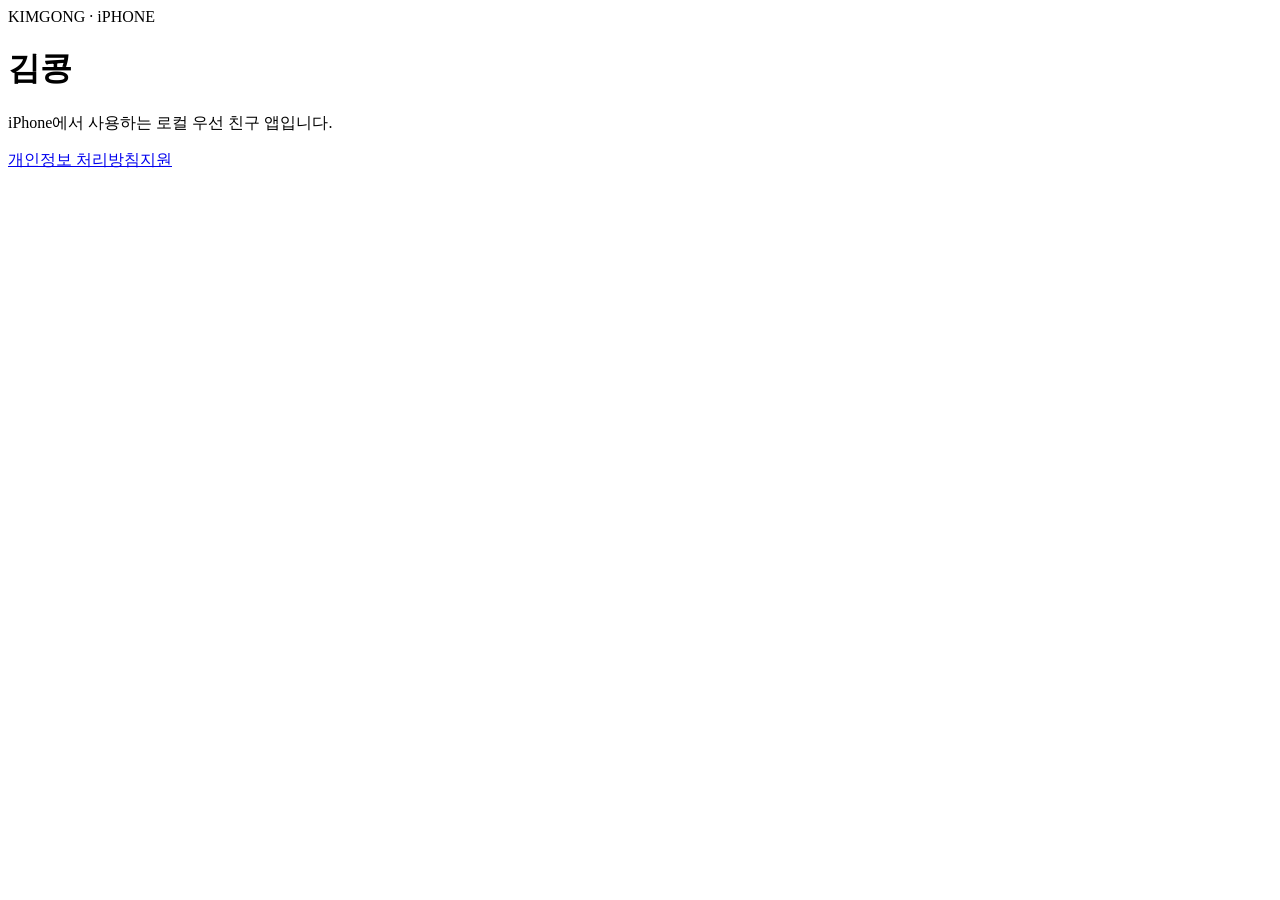
==== index.html @ 8fb9ff8e "Add minimal KimGong App Store landing page" ====
<!doctype html>
<html lang="ko">
<head>
  <meta charset="utf-8">
  <meta name="viewport" content="width=device-width, initial-scale=1">
  <meta name="description" content="김콩 iPhone 앱 공식 안내">
  <title>김콩</title>
  <link rel="stylesheet" href="styles.css">
</head>
<body>
  <main>
    <header>
      <div class="eyebrow">KIMGONG · iPHONE</div>
      <h1>김콩</h1>
      <p class="lead">iPhone에서 사용하는 로컬 우선 친구 앱입니다.</p>
      <nav><a href="privacy/">개인정보 처리방침</a><a href="support/">지원</a></nav>
    </header>
  </main>
</body>
</html>
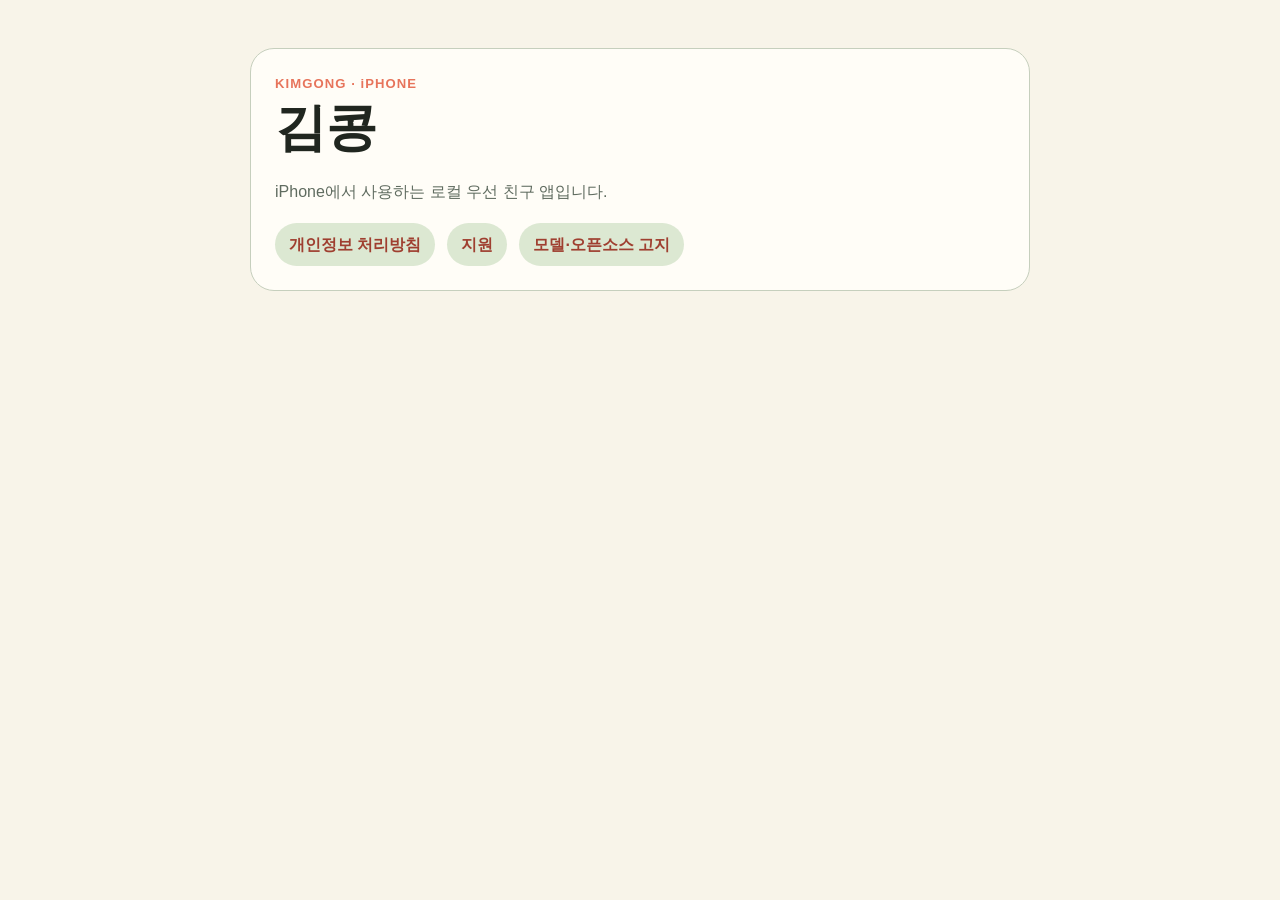
==== commit 9d812113: "Add KimGong model and open-source notices" ====
--- a/index.html
+++ b/index.html
@@ -13,7 +13,7 @@
       <div class="eyebrow">KIMGONG · iPHONE</div>
       <h1>김콩</h1>
       <p class="lead">iPhone에서 사용하는 로컬 우선 친구 앱입니다.</p>
-      <nav><a href="privacy/">개인정보 처리방침</a><a href="support/">지원</a></nav>
+      <nav><a href="privacy/">개인정보 처리방침</a><a href="support/">지원</a><a href="notices/">모델·오픈소스 고지</a></nav>
     </header>
   </main>
 </body>
--- a/styles.css
+++ b/styles.css
@@ -0,0 +1,28 @@
+:root {
+  color-scheme: light;
+  --canvas: #f8f4e9;
+  --card: #fffdf7;
+  --ink: #20261f;
+  --muted: #606c60;
+  --line: #c6cfbd;
+  --sage: #dce8d2;
+  --coral: #e7745b;
+}
+* { box-sizing: border-box; }
+body { background: var(--canvas); color: var(--ink); font-family: -apple-system, BlinkMacSystemFont, "Apple SD Gothic Neo", sans-serif; line-height: 1.7; margin: 0; }
+main { margin: 0 auto; max-width: 820px; padding: 48px 20px 80px; }
+header, section { background: var(--card); border: 1px solid var(--line); border-radius: 24px; margin-bottom: 18px; padding: 24px; }
+h1, h2 { line-height: 1.3; }
+h1 { font-size: clamp(2rem, 7vw, 3.2rem); margin: 0 0 8px; }
+h2 { font-size: 1.25rem; margin: 0 0 10px; }
+p, ul { margin-bottom: 0; }
+ul { padding-left: 1.25rem; }
+code { overflow-wrap: anywhere; }
+a { color: #9f3f30; font-weight: 700; }
+.eyebrow { color: var(--coral); font-size: .82rem; font-weight: 900; letter-spacing: .08em; }
+.lead, .meta { color: var(--muted); }
+.meta { font-size: .88rem; }
+.notice { background: #f8ded5; }
+nav { display: flex; flex-wrap: wrap; gap: 12px; margin-top: 18px; }
+nav a { background: var(--sage); border-radius: 999px; padding: 8px 14px; text-decoration: none; }
+@media (max-width: 520px) { main { padding-top: 20px; } header, section { border-radius: 18px; padding: 18px; } }
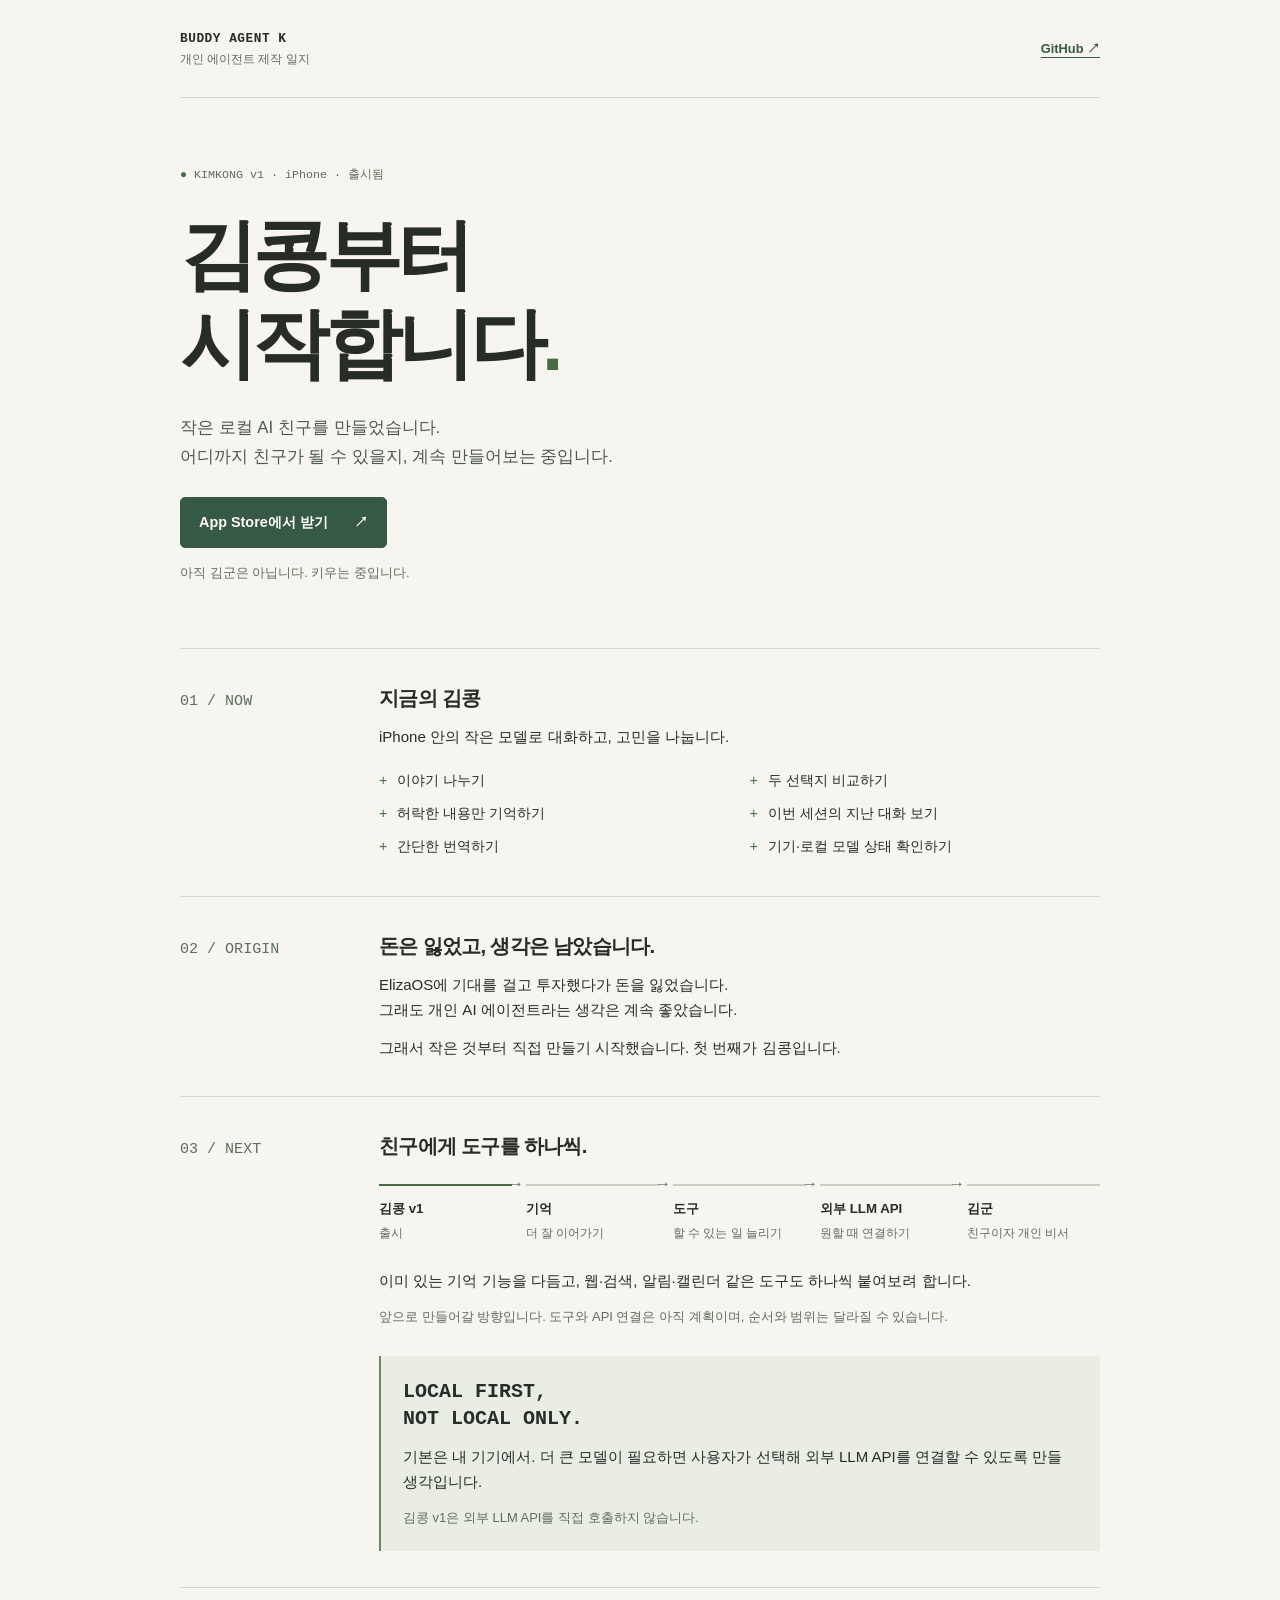
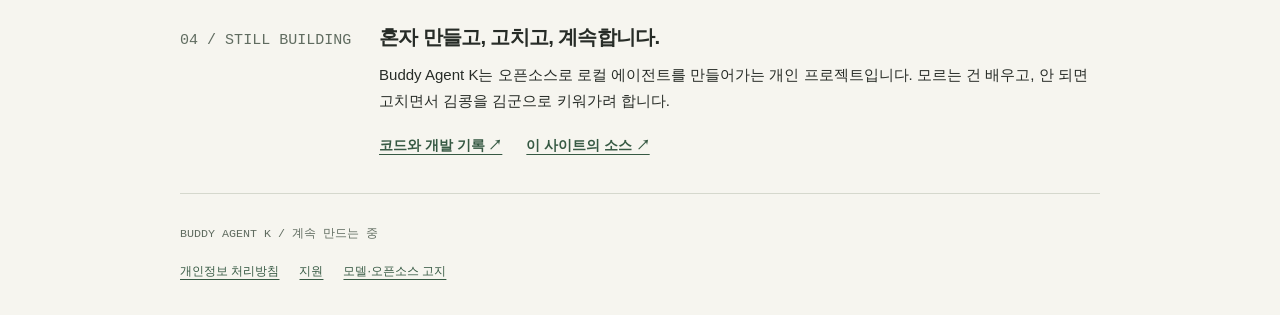
==== commit 3264e533: "Build a modest Korean KimKong and Buddy Agent K landing page" ====
--- a/index.html
+++ b/index.html
@@ -3,18 +3,83 @@
 <head>
   <meta charset="utf-8">
   <meta name="viewport" content="width=device-width, initial-scale=1">
-  <meta name="description" content="김콩 iPhone 앱 공식 안내">
-  <title>김콩</title>
+  <meta name="description" content="작은 로컬 AI 친구 김콩. App Store에 나온 v1부터 친구이자 개인 비서인 김군까지, 혼자 만들어 가는 오픈소스 에이전트 프로젝트입니다.">
+  <title>김콩 · Buddy Agent K</title>
   <link rel="stylesheet" href="styles.css">
 </head>
-<body>
-  <main>
-    <header>
-      <div class="eyebrow">KIMGONG · iPHONE</div>
-      <h1>김콩</h1>
-      <p class="lead">iPhone에서 사용하는 로컬 우선 친구 앱입니다.</p>
-      <nav><a href="privacy/">개인정보 처리방침</a><a href="support/">지원</a><a href="notices/">모델·오픈소스 고지</a></nav>
+<body class="home">
+  <a class="skip-link" href="#main">본문으로 건너뛰기</a>
+  <div class="site-bar">
+    <a class="wordmark" href="./">BUDDY AGENT K<span>개인 에이전트 제작 일지</span></a>
+    <a href="https://github.com/buddy-agent-k/buddy">GitHub ↗</a>
+  </div>
+  <main id="main">
+    <header class="hero">
+      <p class="build-label"><span aria-hidden="true">●</span> KIMKONG v1 · iPhone · 출시됨</p>
+      <h1>김콩부터<br>시작합니다<span class="period">.</span></h1>
+      <p class="intro">작은 로컬 AI 친구를 만들었습니다.<br>어디까지 친구가 될 수 있을지, 계속 만들어보는 중입니다.</p>
+      <a class="download" href="https://apps.apple.com/kr/app/%EA%B9%80%EC%BD%A9/id6804726430">App Store에서 받기 <span aria-hidden="true">↗</span></a>
+      <p class="aside">아직 김군은 아닙니다. 키우는 중입니다.</p>
     </header>
+    <section class="chapter" aria-labelledby="now-title">
+      <p class="chapter-label">01 / NOW</p>
+      <div>
+        <h2 id="now-title">지금의 김콩</h2>
+        <p>iPhone 안의 작은 모델로 대화하고, 고민을 나눕니다.</p>
+        <ul class="capabilities">
+          <li>이야기 나누기</li><li>두 선택지 비교하기</li>
+          <li>허락한 내용만 기억하기</li><li>이번 세션의 지난 대화 보기</li>
+          <li>간단한 번역하기</li><li>기기·로컬 모델 상태 확인하기</li>
+        </ul>
+      </div>
+    </section>
+    <section class="chapter" aria-labelledby="origin-title">
+      <p class="chapter-label">02 / ORIGIN</p>
+      <div>
+        <h2 id="origin-title">돈은 잃었고, 생각은 남았습니다.</h2>
+        <p>ElizaOS에 기대를 걸고 투자했다가 돈을 잃었습니다.<br>그래도 개인 AI 에이전트라는 생각은 계속 좋았습니다.</p>
+        <p>그래서 작은 것부터 직접 만들기 시작했습니다. 첫 번째가 김콩입니다.</p>
+      </div>
+    </section>
+    <section class="chapter" aria-labelledby="next-title">
+      <p class="chapter-label">03 / NEXT</p>
+      <div>
+        <h2 id="next-title">친구에게 도구를 하나씩.</h2>
+        <ol class="roadmap" aria-label="김콩에서 김군으로 성장하는 방향">
+          <li><strong>김콩 v1</strong><span>출시</span></li>
+          <li><strong>기억</strong><span>더 잘 이어가기</span></li>
+          <li><strong>도구</strong><span>할 수 있는 일 늘리기</span></li>
+          <li><strong>외부 LLM API</strong><span>원할 때 연결하기</span></li>
+          <li><strong>김군</strong><span>친구이자 개인 비서</span></li>
+        </ol>
+        <p>이미 있는 기억 기능을 다듬고, 웹·검색, 알림·캘린더 같은 도구도 하나씩 붙여보려 합니다.</p>
+        <p class="aside">앞으로 만들어갈 방향입니다. 도구와 API 연결은 아직 계획이며, 순서와 범위는 달라질 수 있습니다.</p>
+        <div class="local-note">
+          <h3>LOCAL FIRST,<br>NOT LOCAL ONLY.</h3>
+          <p>기본은 내 기기에서. 더 큰 모델이 필요하면 사용자가 선택해 외부 LLM API를 연결할 수 있도록 만들 생각입니다.</p>
+          <p class="aside">김콩 v1은 외부 LLM API를 직접 호출하지 않습니다.</p>
+        </div>
+      </div>
+    </section>
+    <section class="chapter adventure" aria-labelledby="adventure-title">
+      <p class="chapter-label">04 / STILL BUILDING</p>
+      <div>
+        <h2 id="adventure-title">혼자 만들고, 고치고, 계속합니다.</h2>
+        <p>Buddy Agent K는 오픈소스로 로컬 에이전트를 만들어가는 개인 프로젝트입니다. 모르는 건 배우고, 안 되면 고치면서 김콩을 김군으로 키워가려 합니다.</p>
+        <div class="project-links">
+          <a href="https://github.com/buddy-agent-k/buddy">코드와 개발 기록 ↗</a>
+          <a href="https://github.com/buddy-agent-k/buddy-agent-k.github.io">이 사이트의 소스 ↗</a>
+        </div>
+      </div>
+    </section>
   </main>
+  <footer class="site-footer">
+    <span class="footer-mark">BUDDY AGENT K <span aria-hidden="true">/</span> 계속 만드는 중</span>
+    <nav aria-label="정책 및 지원">
+      <a href="privacy/">개인정보 처리방침</a>
+      <a href="support/">지원</a>
+      <a href="notices/">모델·오픈소스 고지</a>
+    </nav>
+  </footer>
 </body>
 </html>
--- a/styles.css
+++ b/styles.css
@@ -26,3 +26,58 @@
 nav { display: flex; flex-wrap: wrap; gap: 12px; margin-top: 18px; }
 nav a { background: var(--sage); border-radius: 999px; padding: 8px 14px; text-decoration: none; }
 @media (max-width: 520px) { main { padding-top: 20px; } header, section { border-radius: 18px; padding: 18px; } }
+
+/* Homepage only: keep the existing policy and support page styles intact. */
+.home { background: #f6f5ef; color: #272c27; word-break: keep-all; overflow-wrap: anywhere; }
+.home a { color: #365943; text-underline-offset: 4px; }
+.home a:focus-visible { outline: 2px solid #365943; outline-offset: 5px; }
+.home .site-bar, .home main, .home .site-footer { width: min(100% - 48px, 920px); margin-inline: auto; }
+.home .site-bar { display: flex; align-items: center; justify-content: space-between; gap: 24px; padding: 28px 0; border-bottom: 1px solid #d5d8cd; font-size: .8rem; }
+.home .wordmark { color: inherit; font-family: ui-monospace, SFMono-Regular, Consolas, monospace; letter-spacing: .04em; text-decoration: none; }
+.home .wordmark span { display: block; font-family: -apple-system, BlinkMacSystemFont, "Apple SD Gothic Neo", sans-serif; font-size: .72rem; font-weight: 400; color: #606c60; letter-spacing: 0; }
+.home main { max-width: 920px; padding: 0; }
+.home header, .home section { background: none; border: 0; border-radius: 0; margin: 0; padding: 0; }
+.home .hero { padding: 68px 0 64px; }
+.home .build-label, .home .chapter-label, .home .footer-mark { font-family: ui-monospace, SFMono-Regular, Consolas, monospace; font-size: .73rem; color: #606c60; }
+.home .build-label { margin: 0 0 24px; }
+.home .build-label span, .home .period { color: #476b48; }
+.home h1 { font-size: clamp(2.7rem, 7vw, 4.8rem); font-weight: 750; letter-spacing: -.06em; line-height: 1.16; margin: 0; }
+.home .intro { margin: 26px 0; font-size: 1.05rem; color: #4d584e; }
+.home .download { display: inline-flex; align-items: center; gap: 26px; padding: 12px 18px; border: 1px solid #365943; background: #365943; color: #fffdf7; border-radius: 5px; text-decoration: none; font-size: .9rem; }
+.home .download:hover { background: #294632; }
+.home .aside { font-size: .81rem; color: #606c60; margin-top: 14px; }
+.home .chapter { display: grid; grid-template-columns: 175px minmax(0, 1fr); gap: 24px; padding: 36px 0; border-top: 1px solid #d5d8cd; }
+.home .chapter-label { margin: 4px 0 0; }
+.home h2 { font-size: 1.28rem; letter-spacing: -.035em; margin: 0; }
+.home .chapter p:not(.chapter-label) { margin-top: 12px; }
+.home .chapter p { font-size: .94rem; }
+.home .chapter p.aside { font-size: .81rem; }
+.home .capabilities { display: grid; grid-template-columns: repeat(2, minmax(0, 1fr)); gap: 8px 20px; list-style: none; padding: 0; margin: 20px 0 0; font-size: .88rem; }
+.home .capabilities li::before { content: "+"; color: #476b48; font-family: monospace; margin-right: 10px; }
+.home .roadmap { list-style: none; padding: 0; margin: 24px 0; display: grid; grid-template-columns: repeat(5, minmax(0, 1fr)); gap: 14px; }
+.home .roadmap li { position: relative; padding-top: 12px; border-top: 2px solid #c7cdbf; }
+.home .roadmap li:first-child { border-color: #476b48; }
+.home .roadmap li:not(:last-child)::after { content: "→"; position: absolute; right: -12px; top: -16px; color: #606c60; }
+.home .roadmap strong { display: block; font-size: .83rem; }
+.home .roadmap span { display: block; margin-top: 4px; font-size: .72rem; color: #606c60; }
+.home .local-note { margin-top: 28px; padding: 22px; background: #e9ede3; border-left: 2px solid #6f866b; }
+.home h3 { font-family: ui-monospace, SFMono-Regular, Consolas, monospace; font-size: 1.25rem; line-height: 1.35; margin: 0; }
+.home .project-links { display: flex; flex-wrap: wrap; gap: 12px 24px; margin-top: 20px; font-size: .85rem; }
+.home .site-footer { padding: 24px 0 32px; border-top: 1px solid #d5d8cd; }
+.home .site-footer nav { margin-top: 12px; gap: 8px 20px; }
+.home .site-footer nav a { padding: 4px 0; background: none; border-radius: 0; font-size: .78rem; font-weight: 500; text-decoration: underline; }
+.home .skip-link { position: absolute; top: 8px; left: 12px; padding: 8px 12px; background: #fffdf7; transform: translateY(-160%); }
+.home .skip-link:focus { transform: translateY(0); }
+@media (max-width: 640px) {
+  .home .site-bar, .home main, .home .site-footer { width: calc(100% - 40px); }
+  .home .hero { padding: 48px 0; }
+  .home .chapter { grid-template-columns: minmax(0, 1fr); gap: 16px; padding: 28px 0; }
+  .home .intro { font-size: .95rem; }
+  .home .roadmap { grid-template-columns: minmax(0, 1fr); gap: 0; }
+  .home .roadmap li { border-top: 0; border-left: 2px solid #c7cdbf; padding: 8px 0 12px 18px; }
+  .home .roadmap li:not(:last-child)::after { content: "↓"; left: -7px; right: auto; top: auto; bottom: -7px; background: #f6f5ef; line-height: 14px; }
+  .home .roadmap span { margin-top: 0; }
+}
+@media (max-width: 380px) {
+  .home .capabilities { grid-template-columns: minmax(0, 1fr); }
+}
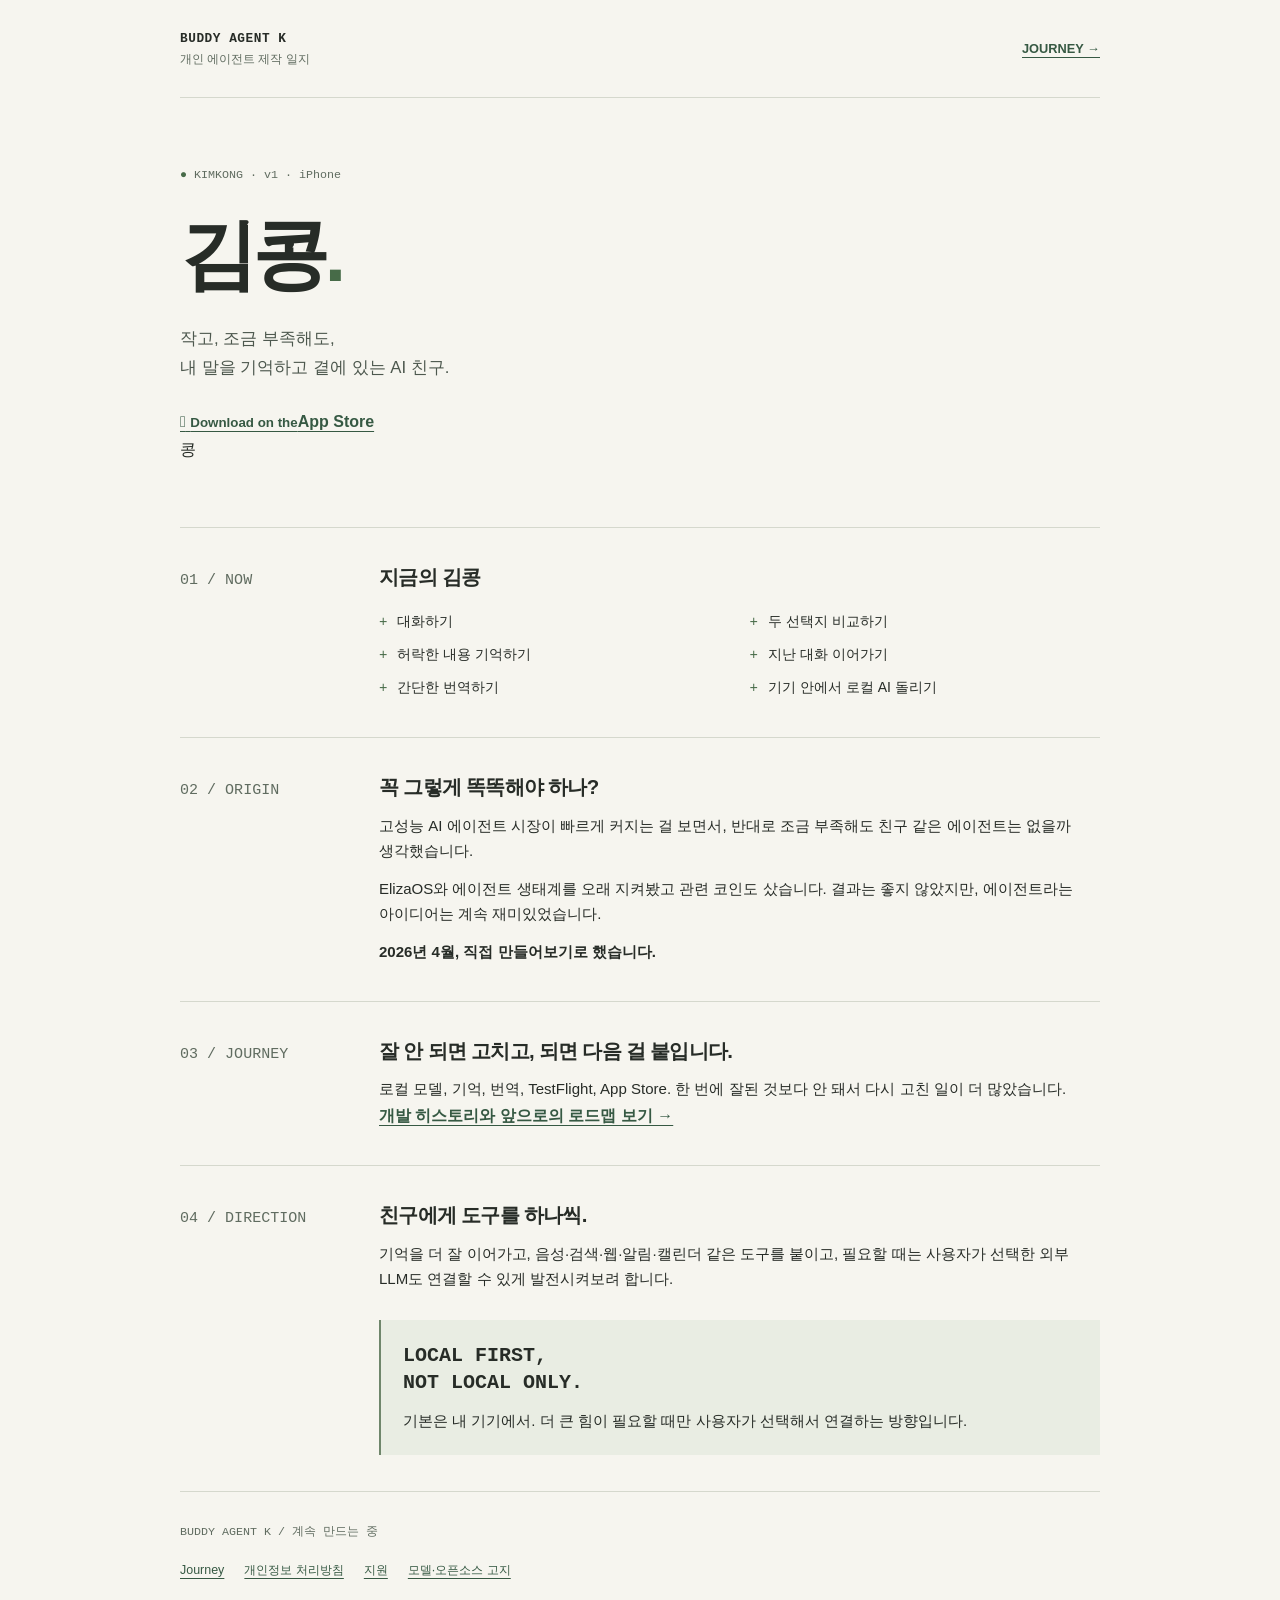
==== commit 58cc50bf: "Refine KimKong story and public landing copy" ====
--- a/index.html
+++ b/index.html
@@ -3,7 +3,7 @@
 <head>
   <meta charset="utf-8">
   <meta name="viewport" content="width=device-width, initial-scale=1">
-  <meta name="description" content="작은 로컬 AI 친구 김콩. App Store에 나온 v1부터 친구이자 개인 비서인 김군까지, 혼자 만들어 가는 오픈소스 에이전트 프로젝트입니다.">
+  <meta name="description" content="iPhone에서 만나는 작은 로컬 AI 친구, 김콩. 조금 부족해도 기억하고 곁에 있는 친구 같은 에이전트를 만들어가는 기록입니다.">
   <title>김콩 · Buddy Agent K</title>
   <link rel="stylesheet" href="styles.css">
 </head>
@@ -11,71 +11,74 @@
   <a class="skip-link" href="#main">본문으로 건너뛰기</a>
   <div class="site-bar">
     <a class="wordmark" href="./">BUDDY AGENT K<span>개인 에이전트 제작 일지</span></a>
-    <a href="https://github.com/buddy-agent-k/buddy">GitHub ↗</a>
+    <a href="journey/">JOURNEY →</a>
   </div>
+
   <main id="main">
-    <header class="hero">
-      <p class="build-label"><span aria-hidden="true">●</span> KIMKONG v1 · iPhone · 출시됨</p>
-      <h1>김콩부터<br>시작합니다<span class="period">.</span></h1>
-      <p class="intro">작은 로컬 AI 친구를 만들었습니다.<br>어디까지 친구가 될 수 있을지, 계속 만들어보는 중입니다.</p>
-      <a class="download" href="https://apps.apple.com/kr/app/%EA%B9%80%EC%BD%A9/id6804726430">App Store에서 받기 <span aria-hidden="true">↗</span></a>
-      <p class="aside">아직 김군은 아닙니다. 키우는 중입니다.</p>
+    <header class="hero hero-with-character">
+      <div class="hero-copy">
+        <p class="build-label"><span aria-hidden="true">●</span> KIMKONG · v1 · iPhone</p>
+        <h1>김콩<span class="period">.</span></h1>
+        <p class="intro">작고, 조금 부족해도,<br>내 말을 기억하고 곁에 있는 AI 친구.</p>
+        <a class="app-store-badge" href="https://apps.apple.com/kr/app/%EA%B9%80%EC%BD%A9/id6804726430" aria-label="App Store에서 김콩 다운로드">
+          <span class="apple-mark" aria-hidden="true"></span>
+          <span><small>Download on the</small><strong>App Store</strong></span>
+        </a>
+      </div>
+      <div class="character-slot" aria-label="김콩 캐릭터 이미지 자리">
+        <img src="assets/kimkong-character.png" alt="김콩 캐릭터" onerror="this.hidden=true; this.nextElementSibling.hidden=false;">
+        <div class="character-fallback" hidden aria-hidden="true">콩</div>
+      </div>
     </header>
+
     <section class="chapter" aria-labelledby="now-title">
       <p class="chapter-label">01 / NOW</p>
       <div>
         <h2 id="now-title">지금의 김콩</h2>
-        <p>iPhone 안의 작은 모델로 대화하고, 고민을 나눕니다.</p>
         <ul class="capabilities">
-          <li>이야기 나누기</li><li>두 선택지 비교하기</li>
-          <li>허락한 내용만 기억하기</li><li>이번 세션의 지난 대화 보기</li>
-          <li>간단한 번역하기</li><li>기기·로컬 모델 상태 확인하기</li>
+          <li>대화하기</li><li>두 선택지 비교하기</li>
+          <li>허락한 내용 기억하기</li><li>지난 대화 이어가기</li>
+          <li>간단한 번역하기</li><li>기기 안에서 로컬 AI 돌리기</li>
         </ul>
       </div>
     </section>
+
     <section class="chapter" aria-labelledby="origin-title">
       <p class="chapter-label">02 / ORIGIN</p>
       <div>
-        <h2 id="origin-title">돈은 잃었고, 생각은 남았습니다.</h2>
-        <p>ElizaOS에 기대를 걸고 투자했다가 돈을 잃었습니다.<br>그래도 개인 AI 에이전트라는 생각은 계속 좋았습니다.</p>
-        <p>그래서 작은 것부터 직접 만들기 시작했습니다. 첫 번째가 김콩입니다.</p>
+        <h2 id="origin-title">꼭 그렇게 똑똑해야 하나?</h2>
+        <p>고성능 AI 에이전트 시장이 빠르게 커지는 걸 보면서, 반대로 조금 부족해도 친구 같은 에이전트는 없을까 생각했습니다.</p>
+        <p>ElizaOS와 에이전트 생태계를 오래 지켜봤고 관련 코인도 샀습니다. 결과는 좋지 않았지만, 에이전트라는 아이디어는 계속 재미있었습니다.</p>
+        <p><strong>2026년 4월, 직접 만들어보기로 했습니다.</strong></p>
       </div>
     </section>
-    <section class="chapter" aria-labelledby="next-title">
-      <p class="chapter-label">03 / NEXT</p>
+
+    <section class="chapter" aria-labelledby="journey-title">
+      <p class="chapter-label">03 / JOURNEY</p>
       <div>
-        <h2 id="next-title">친구에게 도구를 하나씩.</h2>
-        <ol class="roadmap" aria-label="김콩에서 김군으로 성장하는 방향">
-          <li><strong>김콩 v1</strong><span>출시</span></li>
-          <li><strong>기억</strong><span>더 잘 이어가기</span></li>
-          <li><strong>도구</strong><span>할 수 있는 일 늘리기</span></li>
-          <li><strong>외부 LLM API</strong><span>원할 때 연결하기</span></li>
-          <li><strong>김군</strong><span>친구이자 개인 비서</span></li>
-        </ol>
-        <p>이미 있는 기억 기능을 다듬고, 웹·검색, 알림·캘린더 같은 도구도 하나씩 붙여보려 합니다.</p>
-        <p class="aside">앞으로 만들어갈 방향입니다. 도구와 API 연결은 아직 계획이며, 순서와 범위는 달라질 수 있습니다.</p>
+        <h2 id="journey-title">잘 안 되면 고치고, 되면 다음 걸 붙입니다.</h2>
+        <p>로컬 모델, 기억, 번역, TestFlight, App Store. 한 번에 잘된 것보다 안 돼서 다시 고친 일이 더 많았습니다.</p>
+        <a class="text-link" href="journey/">개발 히스토리와 앞으로의 로드맵 보기 →</a>
+      </div>
+    </section>
+
+    <section class="chapter" aria-labelledby="direction-title">
+      <p class="chapter-label">04 / DIRECTION</p>
+      <div>
+        <h2 id="direction-title">친구에게 도구를 하나씩.</h2>
+        <p>기억을 더 잘 이어가고, 음성·검색·웹·알림·캘린더 같은 도구를 붙이고, 필요할 때는 사용자가 선택한 외부 LLM도 연결할 수 있게 발전시켜보려 합니다.</p>
         <div class="local-note">
           <h3>LOCAL FIRST,<br>NOT LOCAL ONLY.</h3>
-          <p>기본은 내 기기에서. 더 큰 모델이 필요하면 사용자가 선택해 외부 LLM API를 연결할 수 있도록 만들 생각입니다.</p>
-          <p class="aside">김콩 v1은 외부 LLM API를 직접 호출하지 않습니다.</p>
-        </div>
-      </div>
-    </section>
-    <section class="chapter adventure" aria-labelledby="adventure-title">
-      <p class="chapter-label">04 / STILL BUILDING</p>
-      <div>
-        <h2 id="adventure-title">혼자 만들고, 고치고, 계속합니다.</h2>
-        <p>Buddy Agent K는 오픈소스로 로컬 에이전트를 만들어가는 개인 프로젝트입니다. 모르는 건 배우고, 안 되면 고치면서 김콩을 김군으로 키워가려 합니다.</p>
-        <div class="project-links">
-          <a href="https://github.com/buddy-agent-k/buddy">코드와 개발 기록 ↗</a>
-          <a href="https://github.com/buddy-agent-k/buddy-agent-k.github.io">이 사이트의 소스 ↗</a>
+          <p>기본은 내 기기에서. 더 큰 힘이 필요할 때만 사용자가 선택해서 연결하는 방향입니다.</p>
         </div>
       </div>
     </section>
   </main>
+
   <footer class="site-footer">
     <span class="footer-mark">BUDDY AGENT K <span aria-hidden="true">/</span> 계속 만드는 중</span>
     <nav aria-label="정책 및 지원">
+      <a href="journey/">Journey</a>
       <a href="privacy/">개인정보 처리방침</a>
       <a href="support/">지원</a>
       <a href="notices/">모델·오픈소스 고지</a>
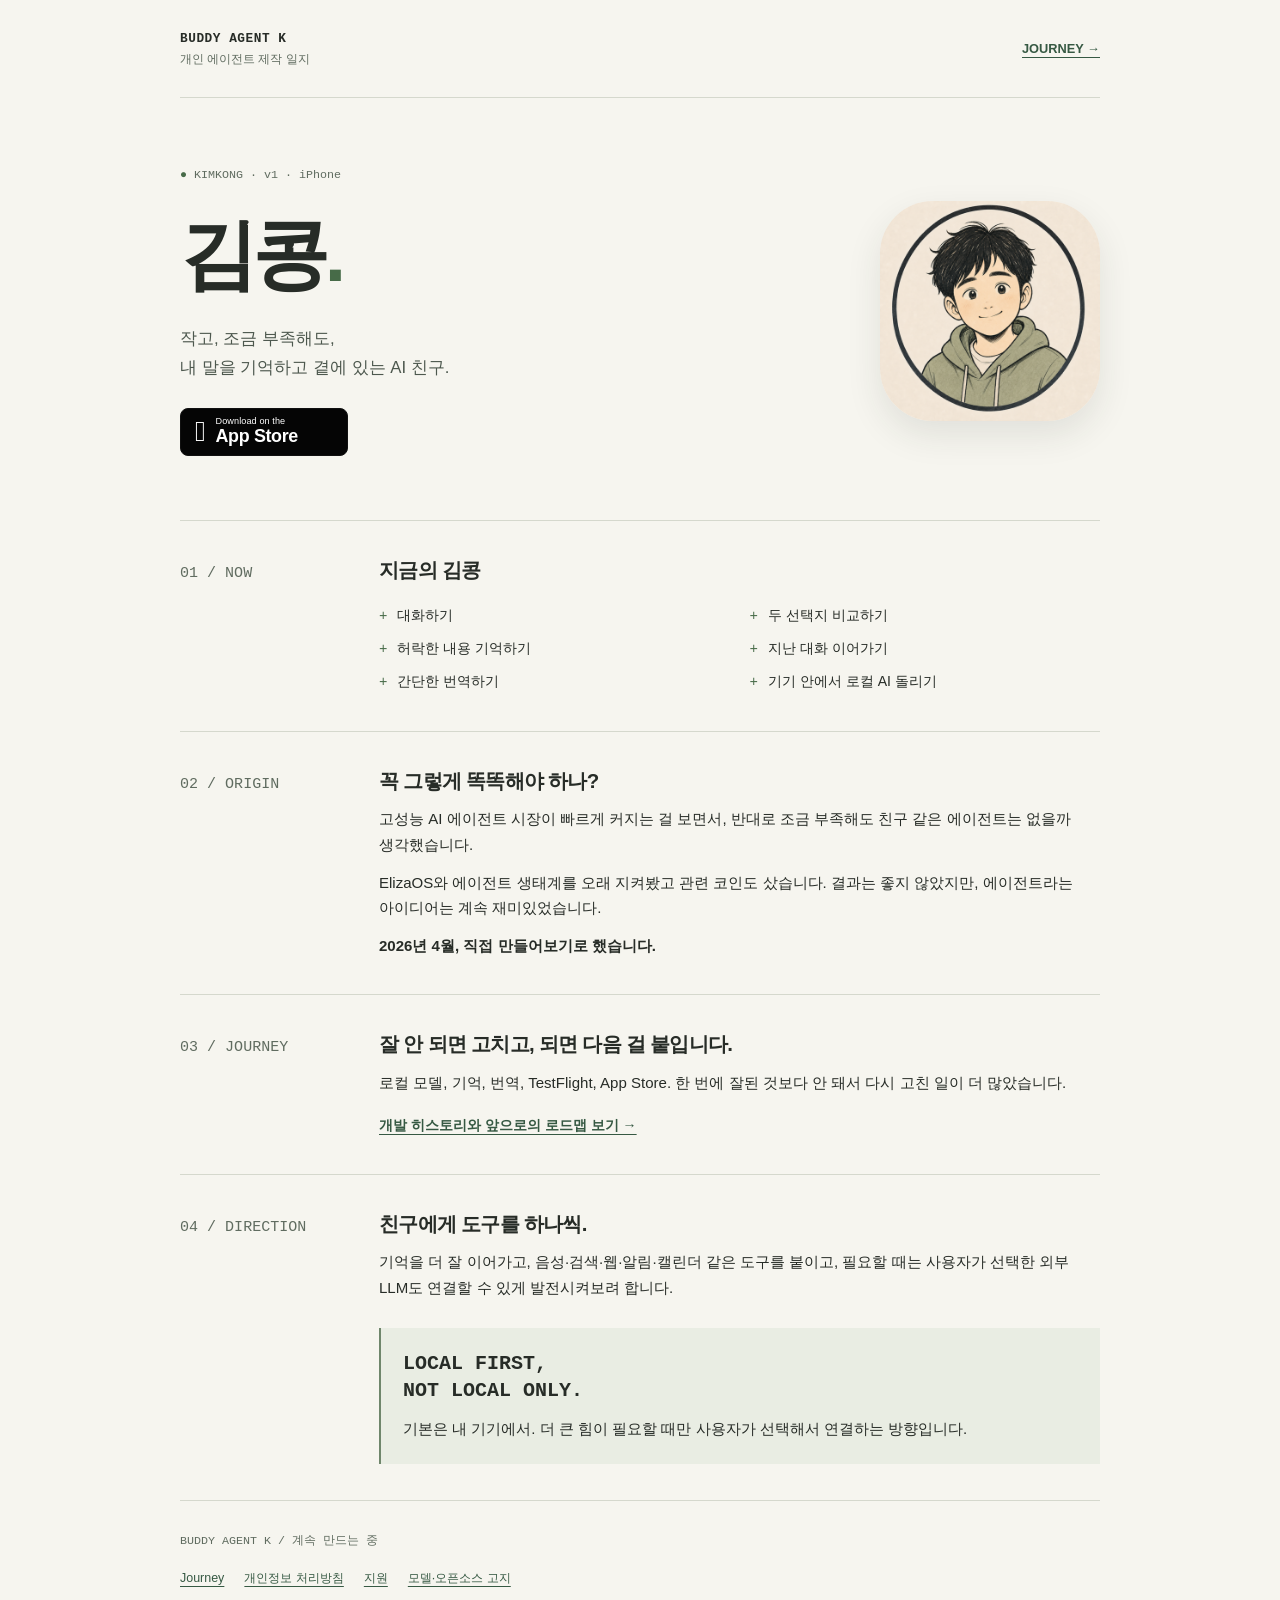
==== commit 695f2503: "Remove character text fallback" ====
--- a/index.html
+++ b/index.html
@@ -26,8 +26,7 @@
         </a>
       </div>
       <div class="character-slot" aria-label="김콩 캐릭터 이미지 자리">
-        <img src="assets/kimkong-character.png" alt="김콩 캐릭터" onerror="this.hidden=true; this.nextElementSibling.hidden=false;">
-        <div class="character-fallback" hidden aria-hidden="true">콩</div>
+        <img src="assets/kimkong-character.png" alt="김콩 캐릭터" onerror="this.parentElement.style.display='none';">
       </div>
     </header>
 
--- a/styles.css
+++ b/styles.css
@@ -27,7 +27,7 @@
 nav a { background: var(--sage); border-radius: 999px; padding: 8px 14px; text-decoration: none; }
 @media (max-width: 520px) { main { padding-top: 20px; } header, section { border-radius: 18px; padding: 18px; } }
 
-/* Homepage only: keep the existing policy and support page styles intact. */
+/* Marketing pages */
 .home { background: #f6f5ef; color: #272c27; word-break: keep-all; overflow-wrap: anywhere; }
 .home a { color: #365943; text-underline-offset: 4px; }
 .home a:focus-visible { outline: 2px solid #365943; outline-offset: 5px; }
@@ -38,13 +38,19 @@
 .home main { max-width: 920px; padding: 0; }
 .home header, .home section { background: none; border: 0; border-radius: 0; margin: 0; padding: 0; }
 .home .hero { padding: 68px 0 64px; }
-.home .build-label, .home .chapter-label, .home .footer-mark { font-family: ui-monospace, SFMono-Regular, Consolas, monospace; font-size: .73rem; color: #606c60; }
+.home .hero-with-character { display: grid; grid-template-columns: minmax(0, 1fr) 220px; gap: 56px; align-items: center; }
+.home .build-label, .home .chapter-label, .home .footer-mark, .home .timeline-meta { font-family: ui-monospace, SFMono-Regular, Consolas, monospace; font-size: .73rem; color: #606c60; }
 .home .build-label { margin: 0 0 24px; }
 .home .build-label span, .home .period { color: #476b48; }
 .home h1 { font-size: clamp(2.7rem, 7vw, 4.8rem); font-weight: 750; letter-spacing: -.06em; line-height: 1.16; margin: 0; }
 .home .intro { margin: 26px 0; font-size: 1.05rem; color: #4d584e; }
-.home .download { display: inline-flex; align-items: center; gap: 26px; padding: 12px 18px; border: 1px solid #365943; background: #365943; color: #fffdf7; border-radius: 5px; text-decoration: none; font-size: .9rem; }
-.home .download:hover { background: #294632; }
+.home .character-slot { display: grid; place-items: center; aspect-ratio: 1; }
+.home .character-slot img { display: block; width: 100%; height: 100%; object-fit: cover; border-radius: 24%; box-shadow: 0 14px 35px rgba(35, 46, 36, .10); }
+.home .app-store-badge { display: inline-flex; align-items: center; gap: 10px; min-width: 168px; padding: 8px 14px 9px; border: 1px solid #111; border-radius: 8px; background: #050505; color: #fff; text-decoration: none; line-height: 1; }
+.home .app-store-badge:hover { background: #171717; }
+.home .app-store-badge .apple-mark { font-size: 1.8rem; line-height: 1; }
+.home .app-store-badge small { display: block; font-size: .57rem; font-weight: 500; letter-spacing: .01em; }
+.home .app-store-badge strong { display: block; margin-top: 2px; font-size: 1.12rem; font-weight: 600; letter-spacing: -.02em; }
 .home .aside { font-size: .81rem; color: #606c60; margin-top: 14px; }
 .home .chapter { display: grid; grid-template-columns: 175px minmax(0, 1fr); gap: 24px; padding: 36px 0; border-top: 1px solid #d5d8cd; }
 .home .chapter-label { margin: 4px 0 0; }
@@ -54,29 +60,47 @@
 .home .chapter p.aside { font-size: .81rem; }
 .home .capabilities { display: grid; grid-template-columns: repeat(2, minmax(0, 1fr)); gap: 8px 20px; list-style: none; padding: 0; margin: 20px 0 0; font-size: .88rem; }
 .home .capabilities li::before { content: "+"; color: #476b48; font-family: monospace; margin-right: 10px; }
-.home .roadmap { list-style: none; padding: 0; margin: 24px 0; display: grid; grid-template-columns: repeat(5, minmax(0, 1fr)); gap: 14px; }
-.home .roadmap li { position: relative; padding-top: 12px; border-top: 2px solid #c7cdbf; }
-.home .roadmap li:first-child { border-color: #476b48; }
-.home .roadmap li:not(:last-child)::after { content: "→"; position: absolute; right: -12px; top: -16px; color: #606c60; }
-.home .roadmap strong { display: block; font-size: .83rem; }
-.home .roadmap span { display: block; margin-top: 4px; font-size: .72rem; color: #606c60; }
 .home .local-note { margin-top: 28px; padding: 22px; background: #e9ede3; border-left: 2px solid #6f866b; }
 .home h3 { font-family: ui-monospace, SFMono-Regular, Consolas, monospace; font-size: 1.25rem; line-height: 1.35; margin: 0; }
-.home .project-links { display: flex; flex-wrap: wrap; gap: 12px 24px; margin-top: 20px; font-size: .85rem; }
+.home .text-link { display: inline-block; margin-top: 18px; font-size: .88rem; }
 .home .site-footer { padding: 24px 0 32px; border-top: 1px solid #d5d8cd; }
 .home .site-footer nav { margin-top: 12px; gap: 8px 20px; }
 .home .site-footer nav a { padding: 4px 0; background: none; border-radius: 0; font-size: .78rem; font-weight: 500; text-decoration: underline; }
 .home .skip-link { position: absolute; top: 8px; left: 12px; padding: 8px 12px; background: #fffdf7; transform: translateY(-160%); }
 .home .skip-link:focus { transform: translateY(0); }
-@media (max-width: 640px) {
+
+/* Journey timeline */
+.journey-page .journey-hero { padding: 68px 0 58px; }
+.journey-page .timeline { position: relative; padding: 8px 0 40px; }
+.journey-page .timeline::before { content: ""; position: absolute; left: 176px; top: 0; bottom: 28px; width: 1px; background: #cfd4c9; }
+.journey-page .timeline-item { position: relative; display: grid; grid-template-columns: 145px minmax(0, 1fr); gap: 56px; padding: 0 0 42px; }
+.journey-page .timeline-item::before { content: ""; position: absolute; left: 171px; top: 6px; width: 9px; height: 9px; border-radius: 50%; background: #f6f5ef; border: 2px solid #7a8678; }
+.journey-page .timeline-meta { text-align: right; line-height: 1.45; }
+.journey-page .timeline-meta span, .journey-page .timeline-meta b { display: block; }
+.journey-page .timeline-meta b { margin-top: 4px; color: #394a3d; font-size: .66rem; letter-spacing: .08em; }
+.journey-page .timeline-body h2 { font-size: 1.22rem; }
+.journey-page .timeline-body p { margin-top: 10px; font-size: .92rem; }
+.journey-page .timeline-item.shipped::before { background: #476b48; border-color: #476b48; }
+.journey-page .timeline-item.now::before { width: 13px; height: 13px; left: 169px; top: 4px; background: #476b48; border-color: #476b48; box-shadow: 0 0 0 5px #dfe7dc; }
+.journey-page .timeline-item.future { color: #4f5b50; }
+.journey-page .timeline-item.future::before { border-style: dashed; background: #f6f5ef; }
+.journey-page .timeline-item.last { padding-bottom: 0; }
+
+@media (max-width: 700px) {
   .home .site-bar, .home main, .home .site-footer { width: calc(100% - 40px); }
   .home .hero { padding: 48px 0; }
+  .home .hero-with-character { grid-template-columns: minmax(0, 1fr); gap: 32px; }
+  .home .character-slot { width: min(62vw, 210px); order: -1; }
   .home .chapter { grid-template-columns: minmax(0, 1fr); gap: 16px; padding: 28px 0; }
   .home .intro { font-size: .95rem; }
-  .home .roadmap { grid-template-columns: minmax(0, 1fr); gap: 0; }
-  .home .roadmap li { border-top: 0; border-left: 2px solid #c7cdbf; padding: 8px 0 12px 18px; }
-  .home .roadmap li:not(:last-child)::after { content: "↓"; left: -7px; right: auto; top: auto; bottom: -7px; background: #f6f5ef; line-height: 14px; }
-  .home .roadmap span { margin-top: 0; }
+  .journey-page .journey-hero { padding: 48px 0; }
+  .journey-page .timeline::before { left: 7px; }
+  .journey-page .timeline-item { grid-template-columns: minmax(0, 1fr); gap: 9px; padding: 0 0 34px 28px; }
+  .journey-page .timeline-item::before { left: 2px; top: 6px; }
+  .journey-page .timeline-item.now::before { left: 0; }
+  .journey-page .timeline-meta { text-align: left; }
+  .journey-page .timeline-meta span, .journey-page .timeline-meta b { display: inline; }
+  .journey-page .timeline-meta b { margin-left: 8px; }
 }
 @media (max-width: 380px) {
   .home .capabilities { grid-template-columns: minmax(0, 1fr); }
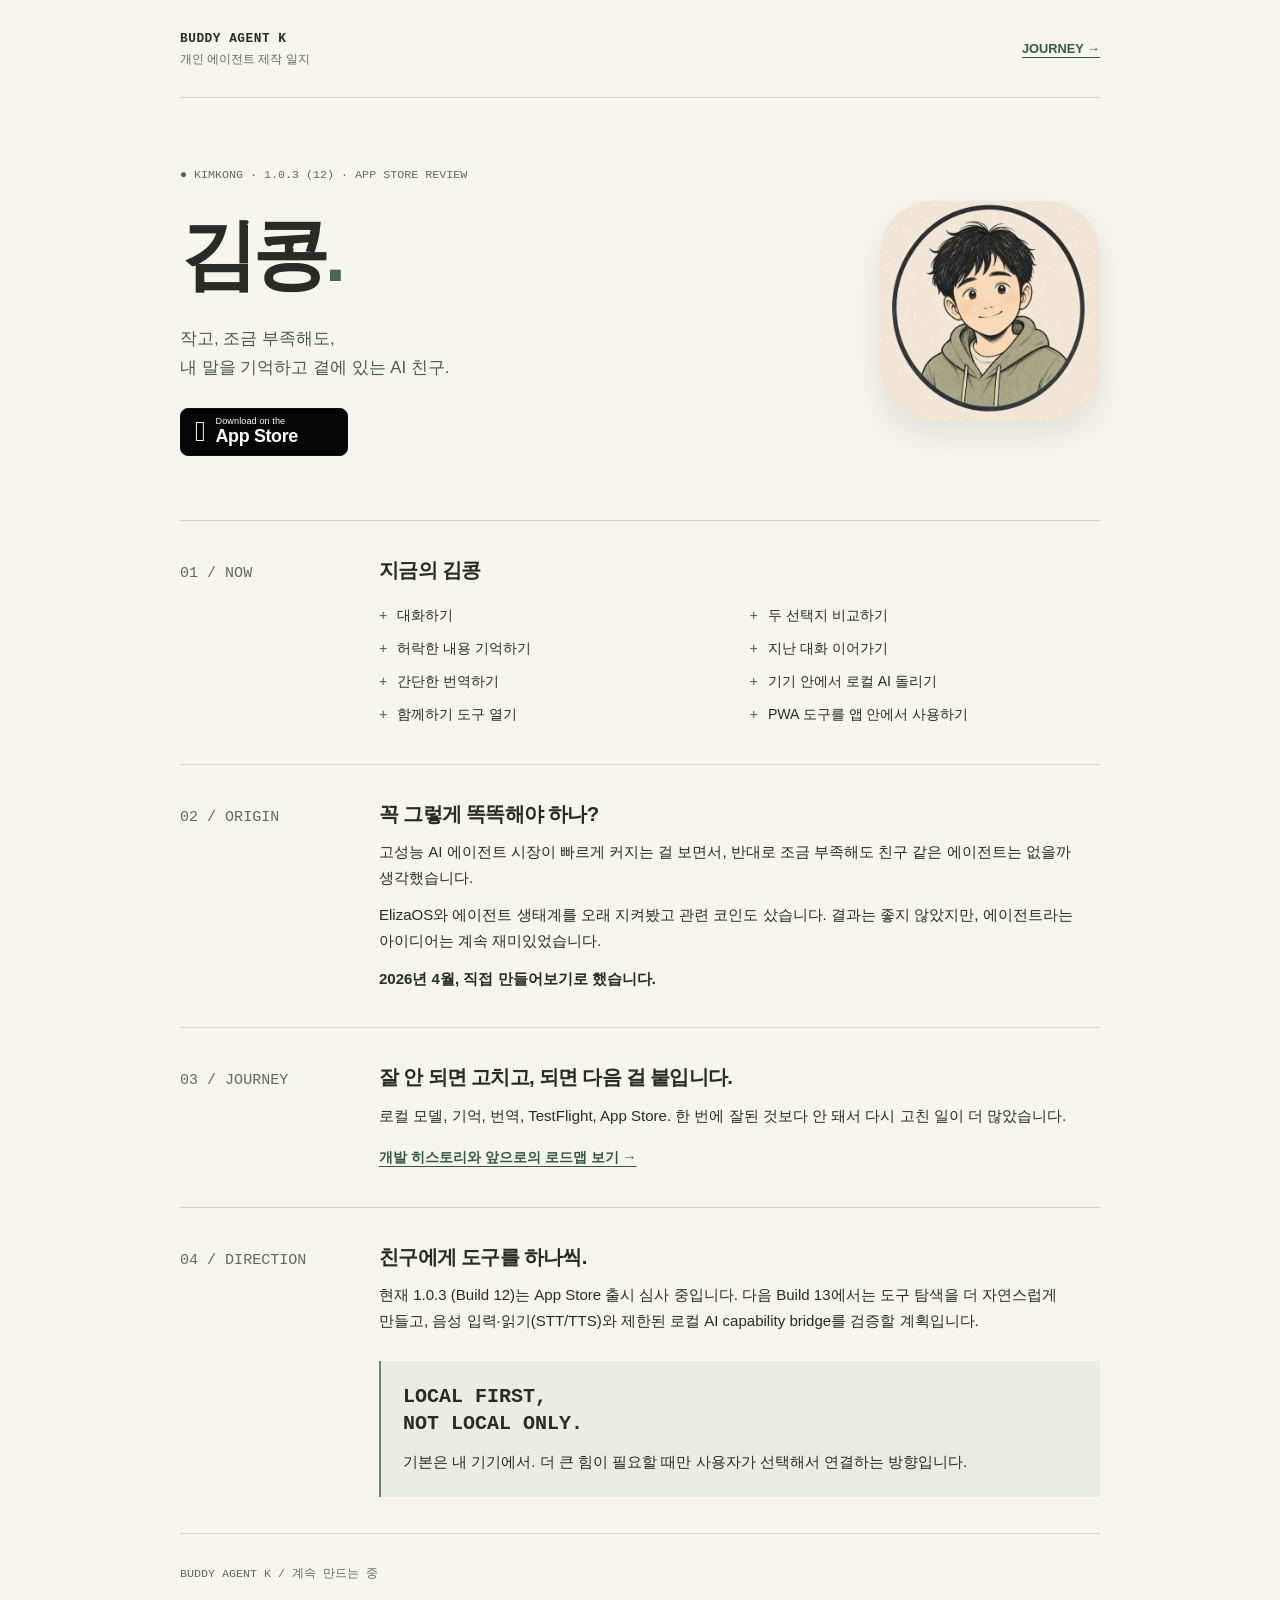
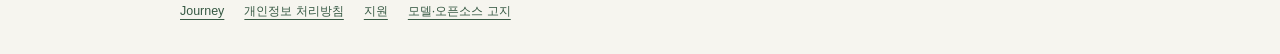
==== commit 22f062f1: "docs: sync landing page with build 12 and build 13 plan" ====
--- a/index.html
+++ b/index.html
@@ -17,7 +17,7 @@
   <main id="main">
     <header class="hero hero-with-character">
       <div class="hero-copy">
-        <p class="build-label"><span aria-hidden="true">●</span> KIMKONG · v1 · iPhone</p>
+        <p class="build-label"><span aria-hidden="true">●</span> KIMKONG · 1.0.3 (12) · APP STORE REVIEW</p>
         <h1>김콩<span class="period">.</span></h1>
         <p class="intro">작고, 조금 부족해도,<br>내 말을 기억하고 곁에 있는 AI 친구.</p>
         <a class="app-store-badge" href="https://apps.apple.com/kr/app/%EA%B9%80%EC%BD%A9/id6804726430" aria-label="App Store에서 김콩 다운로드">
@@ -38,6 +38,7 @@
           <li>대화하기</li><li>두 선택지 비교하기</li>
           <li>허락한 내용 기억하기</li><li>지난 대화 이어가기</li>
           <li>간단한 번역하기</li><li>기기 안에서 로컬 AI 돌리기</li>
+          <li>함께하기 도구 열기</li><li>PWA 도구를 앱 안에서 사용하기</li>
         </ul>
       </div>
     </section>
@@ -65,7 +66,7 @@
       <p class="chapter-label">04 / DIRECTION</p>
       <div>
         <h2 id="direction-title">친구에게 도구를 하나씩.</h2>
-        <p>기억을 더 잘 이어가고, 음성·검색·웹·알림·캘린더 같은 도구를 붙이고, 필요할 때는 사용자가 선택한 외부 LLM도 연결할 수 있게 발전시켜보려 합니다.</p>
+        <p>현재 1.0.3 (Build 12)는 App Store 출시 심사 중입니다. 다음 Build 13에서는 도구 탐색을 더 자연스럽게 만들고, 음성 입력·읽기(STT/TTS)와 제한된 로컬 AI capability bridge를 검증할 계획입니다.</p>
         <div class="local-note">
           <h3>LOCAL FIRST,<br>NOT LOCAL ONLY.</h3>
           <p>기본은 내 기기에서. 더 큰 힘이 필요할 때만 사용자가 선택해서 연결하는 방향입니다.</p>
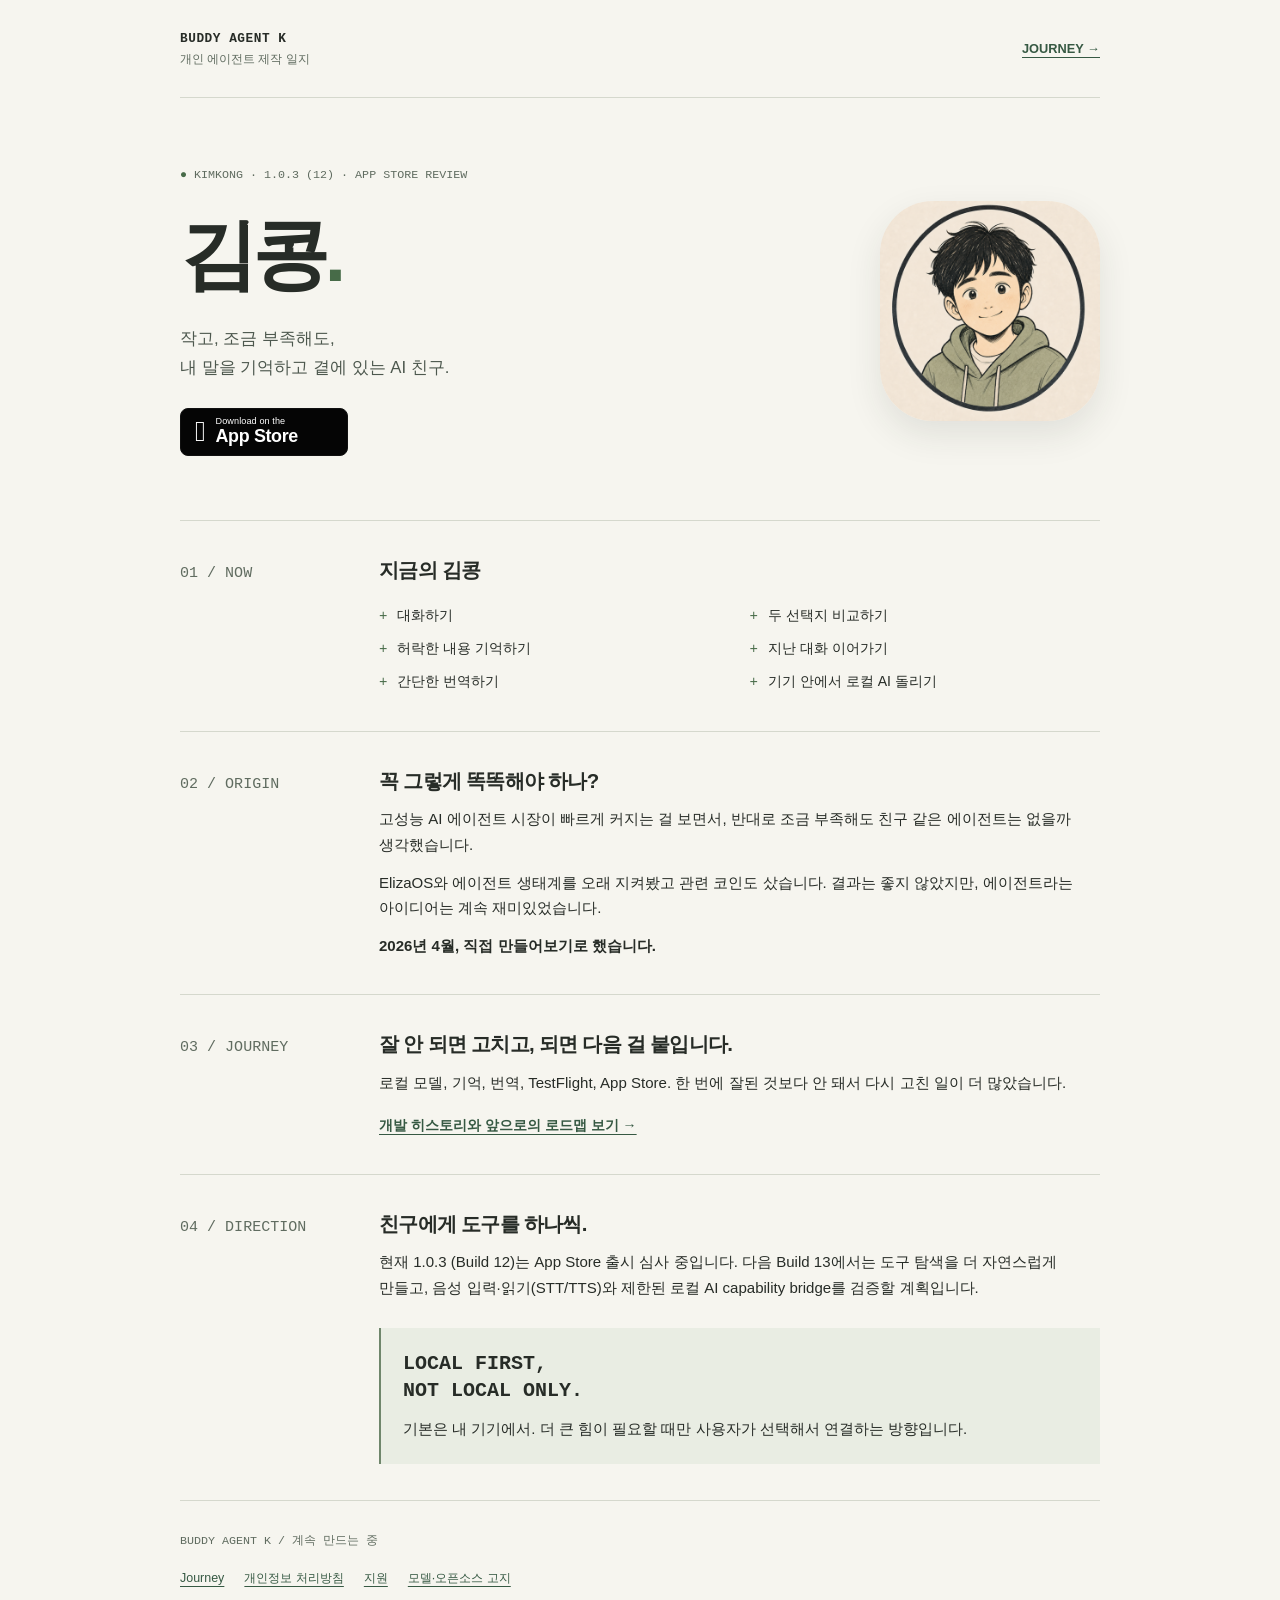
==== commit cf691f7d: "fix: keep current capability list limited to released features" ====
--- a/index.html
+++ b/index.html
@@ -38,7 +38,6 @@
           <li>대화하기</li><li>두 선택지 비교하기</li>
           <li>허락한 내용 기억하기</li><li>지난 대화 이어가기</li>
           <li>간단한 번역하기</li><li>기기 안에서 로컬 AI 돌리기</li>
-          <li>함께하기 도구 열기</li><li>PWA 도구를 앱 안에서 사용하기</li>
         </ul>
       </div>
     </section>
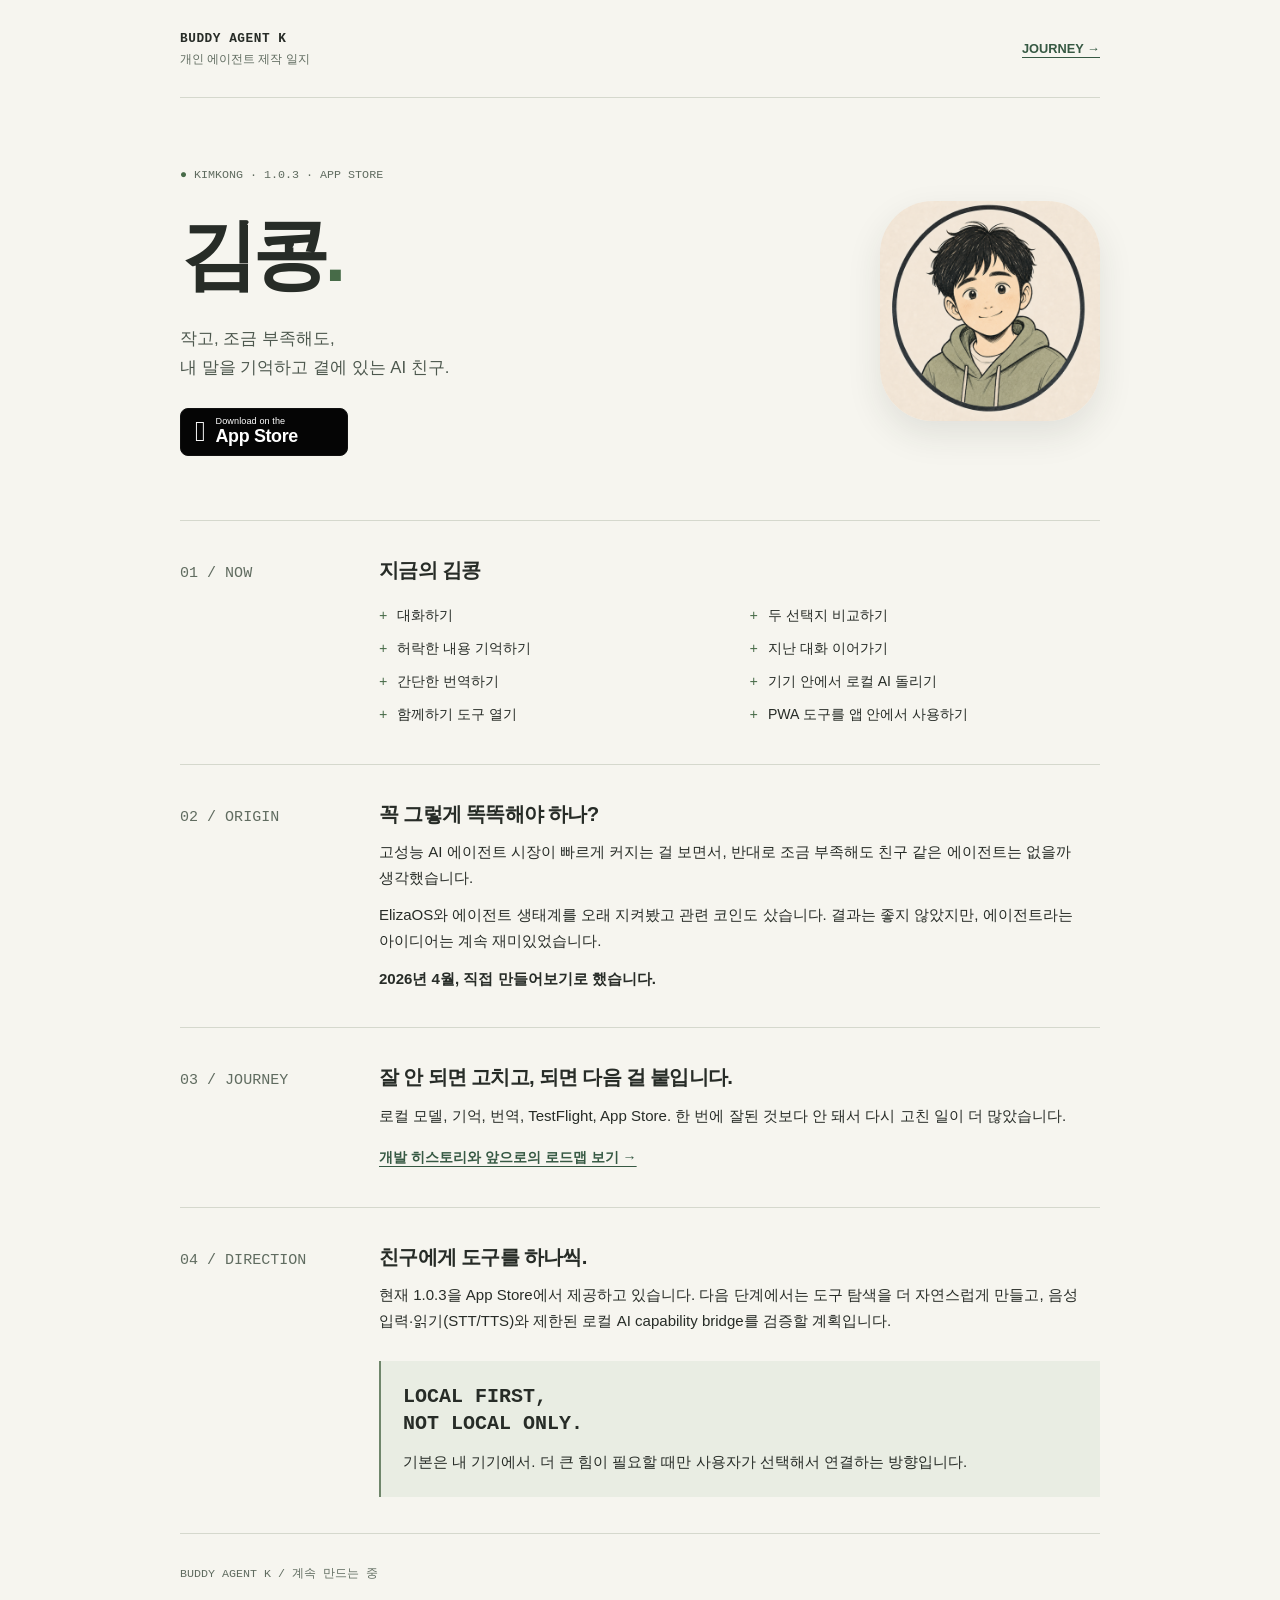
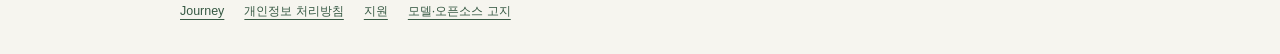
==== commit 7592cb22: "docs: mark 1.0.3 released and restore shipped tool capabilities" ====
--- a/index.html
+++ b/index.html
@@ -17,7 +17,7 @@
   <main id="main">
     <header class="hero hero-with-character">
       <div class="hero-copy">
-        <p class="build-label"><span aria-hidden="true">●</span> KIMKONG · 1.0.3 (12) · APP STORE REVIEW</p>
+        <p class="build-label"><span aria-hidden="true">●</span> KIMKONG · 1.0.3 · APP STORE</p>
         <h1>김콩<span class="period">.</span></h1>
         <p class="intro">작고, 조금 부족해도,<br>내 말을 기억하고 곁에 있는 AI 친구.</p>
         <a class="app-store-badge" href="https://apps.apple.com/kr/app/%EA%B9%80%EC%BD%A9/id6804726430" aria-label="App Store에서 김콩 다운로드">
@@ -38,6 +38,7 @@
           <li>대화하기</li><li>두 선택지 비교하기</li>
           <li>허락한 내용 기억하기</li><li>지난 대화 이어가기</li>
           <li>간단한 번역하기</li><li>기기 안에서 로컬 AI 돌리기</li>
+          <li>함께하기 도구 열기</li><li>PWA 도구를 앱 안에서 사용하기</li>
         </ul>
       </div>
     </section>
@@ -65,7 +66,7 @@
       <p class="chapter-label">04 / DIRECTION</p>
       <div>
         <h2 id="direction-title">친구에게 도구를 하나씩.</h2>
-        <p>현재 1.0.3 (Build 12)는 App Store 출시 심사 중입니다. 다음 Build 13에서는 도구 탐색을 더 자연스럽게 만들고, 음성 입력·읽기(STT/TTS)와 제한된 로컬 AI capability bridge를 검증할 계획입니다.</p>
+        <p>현재 1.0.3을 App Store에서 제공하고 있습니다. 다음 단계에서는 도구 탐색을 더 자연스럽게 만들고, 음성 입력·읽기(STT/TTS)와 제한된 로컬 AI capability bridge를 검증할 계획입니다.</p>
         <div class="local-note">
           <h3>LOCAL FIRST,<br>NOT LOCAL ONLY.</h3>
           <p>기본은 내 기기에서. 더 큰 힘이 필요할 때만 사용자가 선택해서 연결하는 방향입니다.</p>
